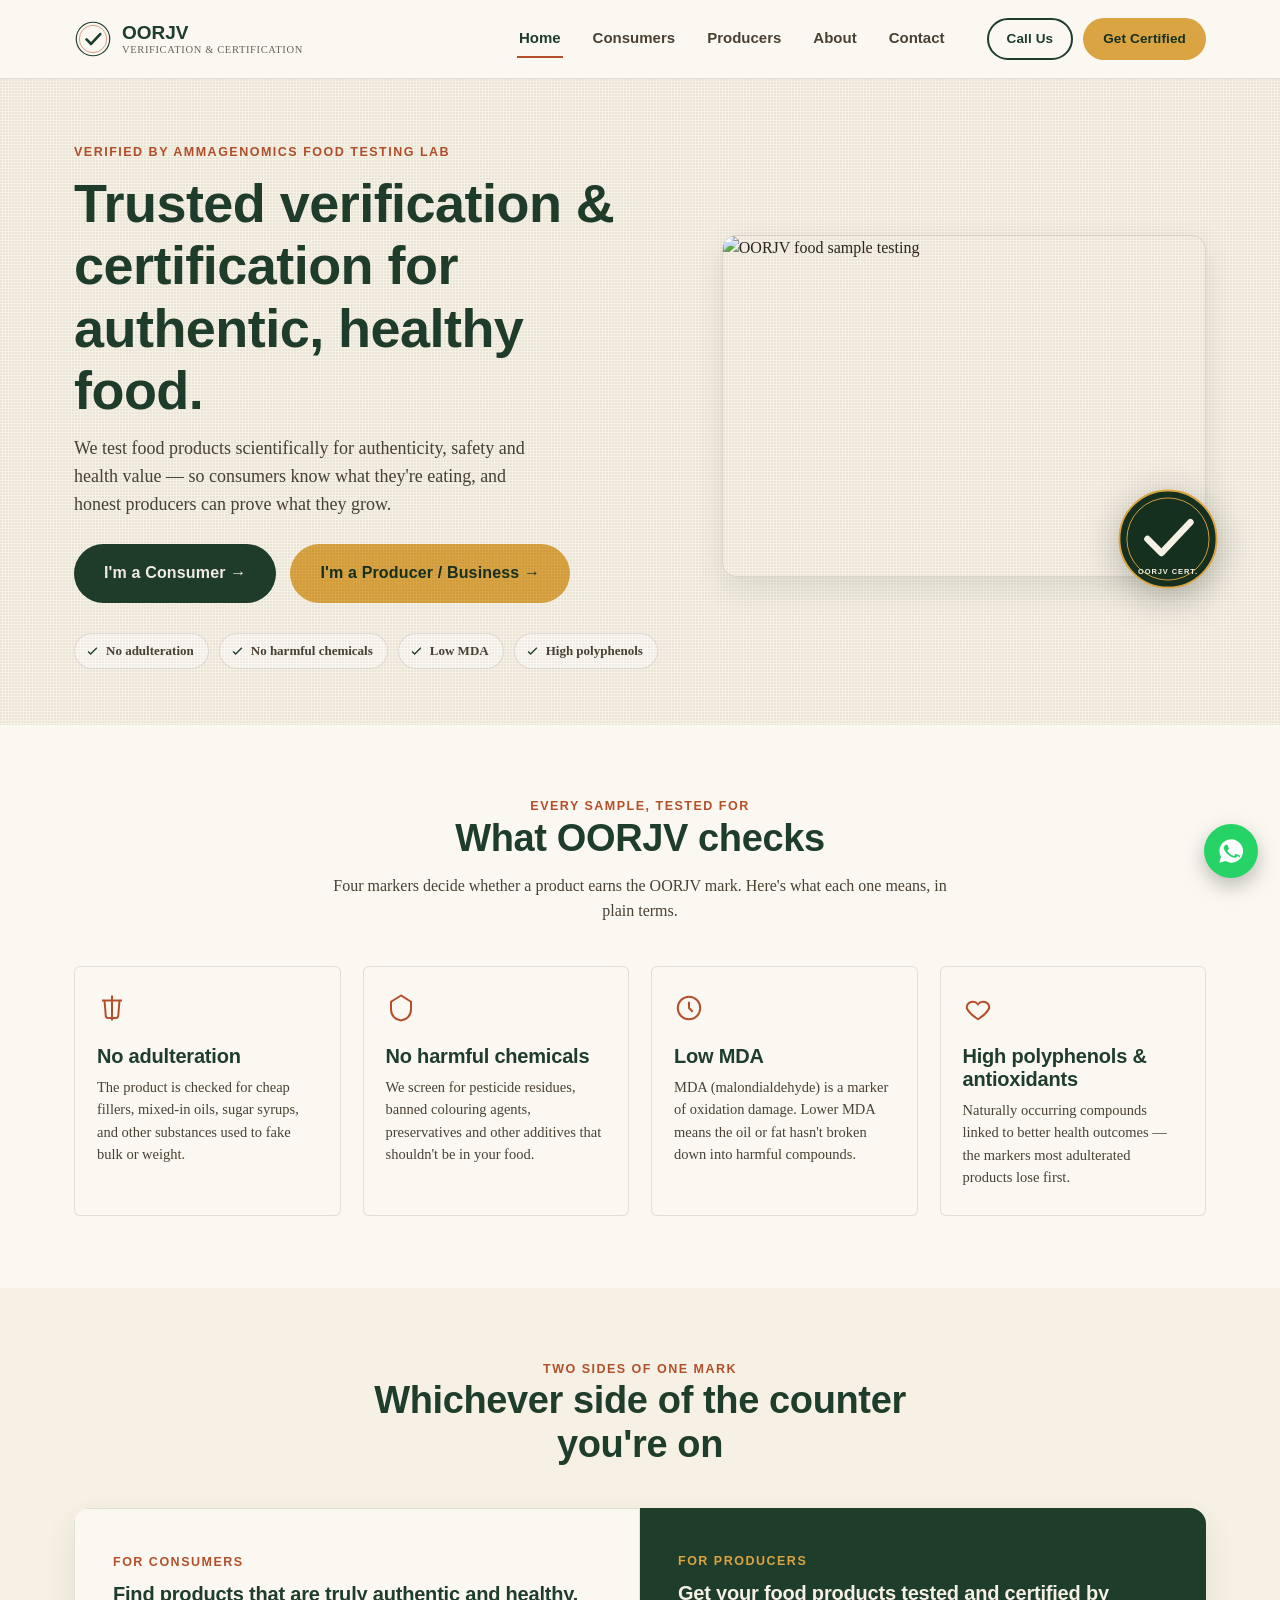
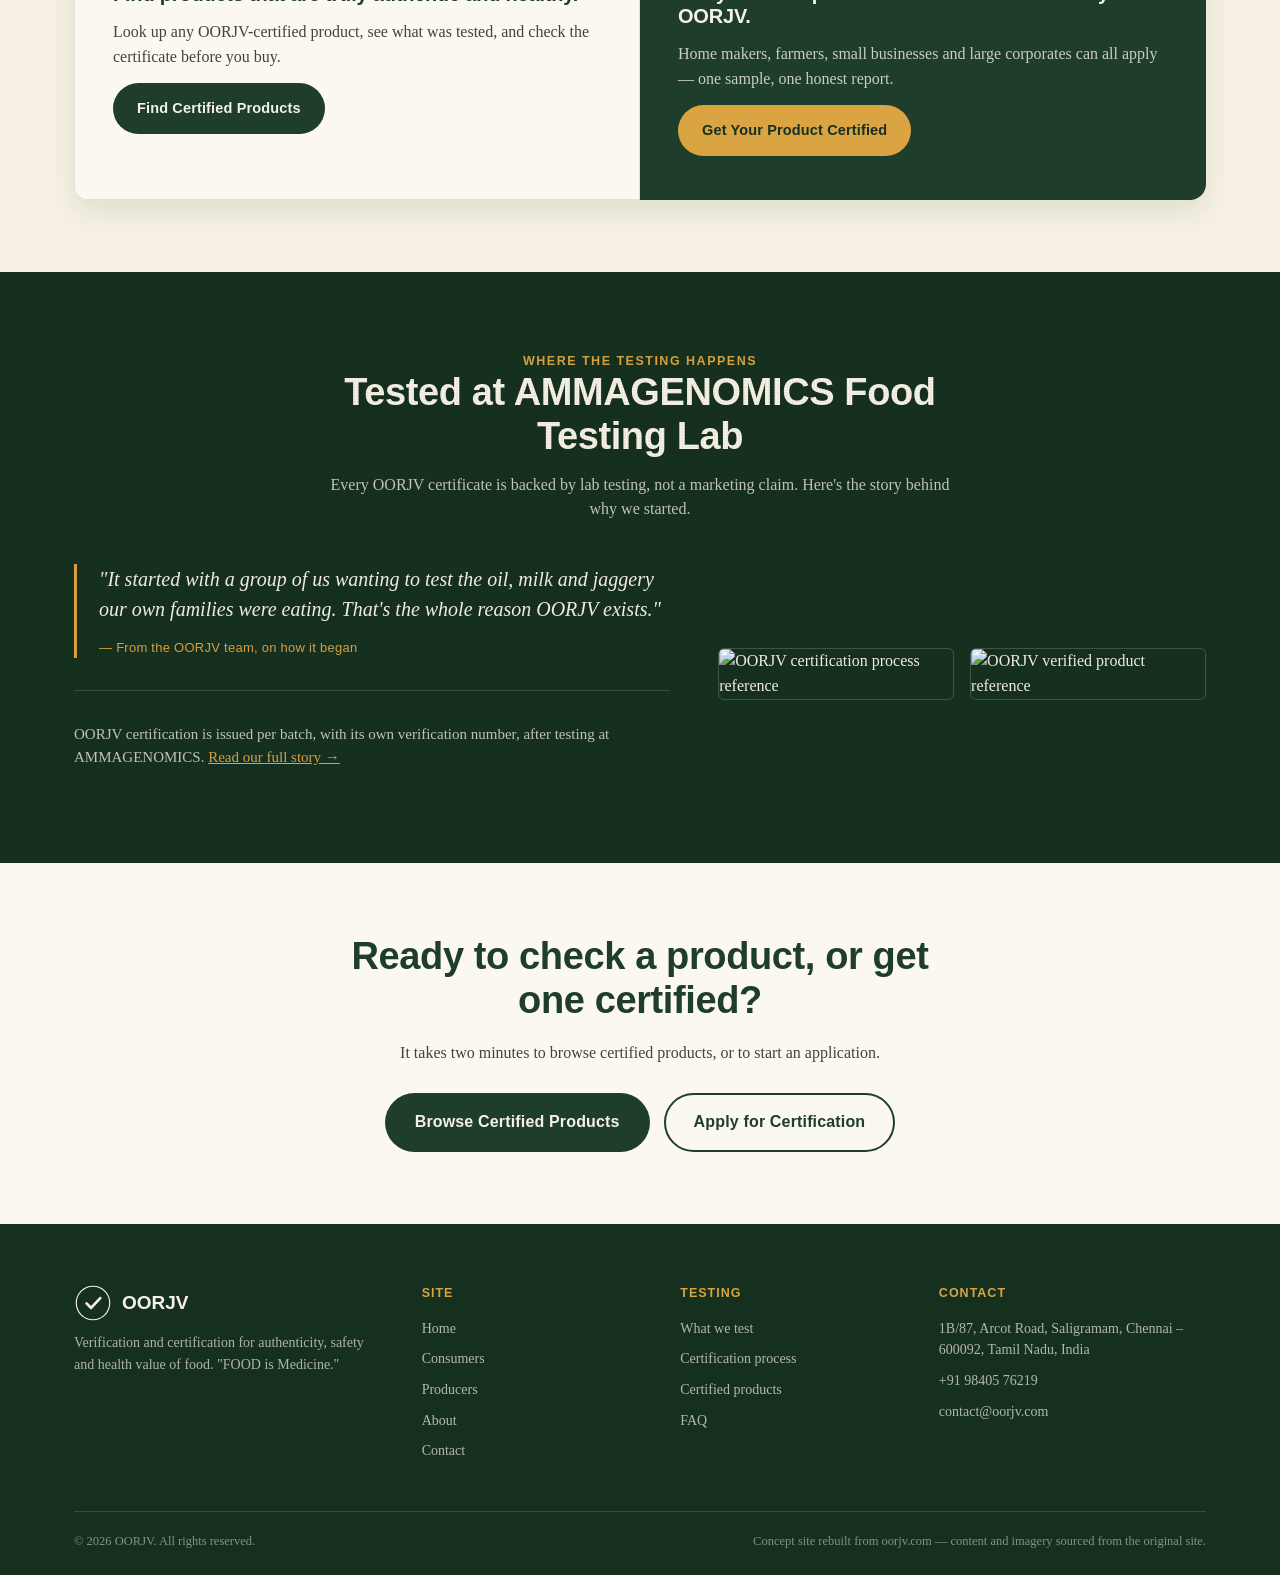
==== index.html @ 0c241f9e "Add files via upload" ====
<!DOCTYPE html>
<html lang="en">
<head>
<meta charset="UTF-8">
<meta name="viewport" content="width=device-width, initial-scale=1, shrink-to-fit=no">
<title>OORJV — Trusted Verification &amp; Certification for Authentic, Healthy Food</title>
<meta name="description" content="OORJV tests and certifies food products — oils, ghee, milk, jaggery, spices — for authenticity, safety and health value, at AMMAGENOMICS Food Testing Lab.">
<link rel="icon" href="https://oorjv.com/wp-content/uploads/2020/07/cropped-OORJ-300x300.png">
<link rel="stylesheet" href="css/styles.css">
</head>
<body>

<!-- ============ HEADER ============ -->
<header class="site-header">
  <div class="wrap">
    <a href="index.html" class="brand">
      <svg class="seal" viewBox="0 0 100 100" xmlns="http://www.w3.org/2000/svg" aria-hidden="true">
        <circle class="ring" cx="50" cy="50" r="44" stroke-width="3"/>
        <circle class="ring" cx="50" cy="50" r="36" stroke-width="1.4" style="color:var(--rust)"/>
        <path class="check" d="M33 51 L45 63 L69 37"/>
      </svg>
      <span>OORJV<small>Verification &amp; Certification</small></span>
    </a>
    <nav class="nav">
      <a href="index.html">Home</a>
      <a href="consumers.html">Consumers</a>
      <a href="producers.html">Producers</a>
      <a href="about.html">About</a>
      <a href="contact.html">Contact</a>
      <div class="header-cta">
        <a href="tel:+919840576219" class="btn btn-outline">Call Us</a>
        <a href="producers.html#apply" class="btn btn-gold">Get Certified</a>
      </div>
    </nav>
    <button class="nav-toggle" aria-label="Open menu" aria-expanded="false">
      <span></span><span></span><span></span>
    </button>
  </div>
</header>

<!-- ============ HERO ============ -->
<section class="hero grain">
  <div class="wrap">
    <div>
      <p class="eyebrow">Verified by AMMAGENOMICS Food Testing Lab</p>
      <h1>Trusted verification &amp; certification for authentic, healthy food.</h1>
      <p class="lede">We test food products scientifically for authenticity, safety and health value — so consumers know what they're eating, and honest producers can prove what they grow.</p>
      <div class="hero-actions">
        <a href="consumers.html" class="btn btn-primary btn-lg">I'm a Consumer →</a>
        <a href="producers.html" class="btn btn-gold btn-lg">I'm a Producer / Business →</a>
      </div>
      <div class="assurance-strip">
        <span class="chip"><svg viewBox="0 0 24 24" fill="none" stroke="currentColor" stroke-width="2"><path d="M5 12l4 4L19 6"/></svg>No adulteration</span>
        <span class="chip"><svg viewBox="0 0 24 24" fill="none" stroke="currentColor" stroke-width="2"><path d="M5 12l4 4L19 6"/></svg>No harmful chemicals</span>
        <span class="chip"><svg viewBox="0 0 24 24" fill="none" stroke="currentColor" stroke-width="2"><path d="M5 12l4 4L19 6"/></svg>Low MDA</span>
        <span class="chip"><svg viewBox="0 0 24 24" fill="none" stroke="currentColor" stroke-width="2"><path d="M5 12l4 4L19 6"/></svg>High polyphenols</span>
      </div>
    </div>
    <div class="hero-art">
      <div class="hero-frame">
        <img src="https://oorjv.com/wp-content/uploads/2022/06/oorj-1024x660.jpg" alt="OORJV food sample testing">
      </div>
      <svg class="hero-seal-float seal-stamp" viewBox="0 0 120 120" xmlns="http://www.w3.org/2000/svg" aria-hidden="true">
        <circle cx="60" cy="60" r="52" fill="var(--forest-2)"/>
        <circle class="ring" cx="60" cy="60" r="52" stroke-width="2"/>
        <circle class="ring" cx="60" cy="60" r="44" stroke-width="1"/>
        <path class="check" d="M38 60 L53 75 L84 42" stroke-width="7"/>
        <text x="60" y="98" text-anchor="middle" font-size="8" letter-spacing="1">OORJV CERT.</text>
      </svg>
    </div>
  </div>
</section>

<!-- ============ WHAT OORJV CHECKS ============ -->
<section class="section-tight">
  <div class="wrap">
    <div class="section-head">
      <p class="eyebrow">Every sample, tested for</p>
      <h2>What OORJV checks</h2>
      <p>Four markers decide whether a product earns the OORJV mark. Here's what each one means, in plain terms.</p>
    </div>
    <div class="grid-4">
      <div class="mark-card">
        <svg class="ic" viewBox="0 0 24 24" fill="none" stroke="currentColor" stroke-width="1.6"><path d="M12 2v20M4 6h16M6 6l1 12a2 2 0 002 2h6a2 2 0 002-2l1-12"/></svg>
        <h3>No adulteration</h3>
        <p>The product is checked for cheap fillers, mixed-in oils, sugar syrups, and other substances used to fake bulk or weight.</p>
      </div>
      <div class="mark-card">
        <svg class="ic" viewBox="0 0 24 24" fill="none" stroke="currentColor" stroke-width="1.6"><path d="M12 2L4 7v6c0 5 3.5 8.5 8 9 4.5-.5 8-4 8-9V7l-8-5z"/></svg>
        <h3>No harmful chemicals</h3>
        <p>We screen for pesticide residues, banned colouring agents, preservatives and other additives that shouldn't be in your food.</p>
      </div>
      <div class="mark-card">
        <svg class="ic" viewBox="0 0 24 24" fill="none" stroke="currentColor" stroke-width="1.6"><circle cx="12" cy="12" r="9"/><path d="M12 7v5l3 3"/></svg>
        <h3>Low MDA</h3>
        <p>MDA (malondialdehyde) is a marker of oxidation damage. Lower MDA means the oil or fat hasn't broken down into harmful compounds.</p>
      </div>
      <div class="mark-card">
        <svg class="ic" viewBox="0 0 24 24" fill="none" stroke="currentColor" stroke-width="1.6"><path d="M12 21s-7-4.5-9-9a5 5 0 019-3 5 5 0 019 3c-2 4.5-9 9-9 9z"/></svg>
        <h3>High polyphenols &amp; antioxidants</h3>
        <p>Naturally occurring compounds linked to better health outcomes — the markers most adulterated products lose first.</p>
      </div>
    </div>
  </div>
</section>

<!-- ============ CONSUMER / PRODUCER SPLIT ============ -->
<section class="section-alt">
  <div class="wrap">
    <div class="section-head">
      <p class="eyebrow">Two sides of one mark</p>
      <h2>Whichever side of the counter you're on</h2>
    </div>
    <div class="split-panel">
      <div class="for-consumer">
        <p class="eyebrow">For consumers</p>
        <h3>Find products that are truly authentic and healthy.</h3>
        <p>Look up any OORJV-certified product, see what was tested, and check the certificate before you buy.</p>
        <a href="consumers.html" class="btn btn-primary">Find Certified Products</a>
      </div>
      <div class="for-producer">
        <p class="eyebrow">For producers</p>
        <h3>Get your food products tested and certified by OORJV.</h3>
        <p>Home makers, farmers, small businesses and large corporates can all apply — one sample, one honest report.</p>
        <a href="producers.html" class="btn btn-gold">Get Your Product Certified</a>
      </div>
    </div>
  </div>
</section>

<!-- ============ TRUST SECTION ============ -->
<section class="section-forest grain">
  <div class="wrap">
    <div class="section-head">
      <p class="eyebrow">Where the testing happens</p>
      <h2>Tested at AMMAGENOMICS Food Testing Lab</h2>
      <p>Every OORJV certificate is backed by lab testing, not a marketing claim. Here's the story behind why we started.</p>
    </div>
    <div class="two-col">
      <div>
        <blockquote class="quote-block">
          "It started with a group of us wanting to test the oil, milk and jaggery our own families were eating. That's the whole reason OORJV exists."
          <cite>— From the OORJV team, on how it began</cite>
        </blockquote>
        <div class="divider" style="margin:32px 0; background:rgba(246,241,228,.15);"></div>
        <p style="color:rgba(246,241,228,.78); font-size:15px;">OORJV certification is issued per batch, with its own verification number, after testing at AMMAGENOMICS. <a href="about.html" style="color:var(--turmeric); text-decoration:underline;">Read our full story →</a></p>
      </div>
      <div class="grid-2" style="gap:16px;">
        <img src="https://oorjv.com/wp-content/uploads/2023/07/Slide1.jpg" alt="OORJV certification process reference" style="border-radius:6px; border:1px solid rgba(246,241,228,.2);">
        <img src="https://oorjv.com/wp-content/uploads/2023/07/Slide2.jpg" alt="OORJV verified product reference" style="border-radius:6px; border:1px solid rgba(246,241,228,.2);">
      </div>
    </div>
  </div>
</section>

<!-- ============ CTA BAND ============ -->
<section class="section-tight">
  <div class="wrap" style="text-align:center;">
    <h2 style="max-width:640px; margin:0 auto 18px;">Ready to check a product, or get one certified?</h2>
    <p style="max-width:520px; margin:0 auto 28px; color:#4a4133;">It takes two minutes to browse certified products, or to start an application.</p>
    <div style="display:flex; justify-content:center; gap:14px; flex-wrap:wrap;">
      <a href="consumers.html" class="btn btn-primary btn-lg">Browse Certified Products</a>
      <a href="producers.html#apply" class="btn btn-outline btn-lg">Apply for Certification</a>
    </div>
  </div>
</section>

<!-- ============ FOOTER ============ -->
<footer class="site-footer">
  <div class="wrap">
    <div class="foot-grid">
      <div>
        <div class="brand"><svg class="seal" viewBox="0 0 100 100" xmlns="http://www.w3.org/2000/svg" aria-hidden="true"><circle class="ring" cx="50" cy="50" r="44" stroke-width="3"/><path class="check" d="M33 51 L45 63 L69 37"/></svg><span>OORJV</span></div>
        <p>Verification and certification for authenticity, safety and health value of food. "FOOD is Medicine."</p>
      </div>
      <div>
        <h5>Site</h5>
        <ul>
          <li><a href="index.html">Home</a></li>
          <li><a href="consumers.html">Consumers</a></li>
          <li><a href="producers.html">Producers</a></li>
          <li><a href="about.html">About</a></li>
          <li><a href="contact.html">Contact</a></li>
        </ul>
      </div>
      <div>
        <h5>Testing</h5>
        <ul>
          <li><a href="producers.html#what-we-test">What we test</a></li>
          <li><a href="producers.html#process">Certification process</a></li>
          <li><a href="consumers.html#products">Certified products</a></li>
          <li><a href="about.html#faq">FAQ</a></li>
        </ul>
      </div>
      <div>
        <h5>Contact</h5>
        <ul>
          <li>1B/87, Arcot Road, Saligramam, Chennai – 600092, Tamil Nadu, India</li>
          <li><a href="tel:+919840576219">+91 98405 76219</a></li>
          <li><a href="mailto:contact@oorjv.com">contact@oorjv.com</a></li>
        </ul>
      </div>
    </div>
    <div class="foot-bottom">
      <span>© 2026 OORJV. All rights reserved.</span>
      <span>Concept site rebuilt from oorjv.com — content and imagery sourced from the original site.</span>
    </div>
  </div>
</footer>

<a class="whatsapp-fab" href="https://api.whatsapp.com/send/?phone=%2B919840576219&text&type=phone_number&app_absent=0" aria-label="Chat on WhatsApp">
  <svg viewBox="0 0 24 24" fill="currentColor"><path d="M12 2a10 10 0 00-8.6 15L2 22l5.2-1.4A10 10 0 1012 2zm5.8 14.3c-.3.7-1.4 1.3-2 1.4-.5.1-1.2.2-3.6-.8-3-1.2-4.9-4.3-5.1-4.5-.1-.2-1.2-1.6-1.2-3s.8-2.1 1.1-2.4c.3-.3.6-.4.8-.4h.6c.2 0 .5-.1.7.5.3.7.9 2.3 1 2.5.1.2.1.4 0 .6-.1.2-.2.3-.4.5-.2.2-.4.5-.5.6-.2.2-.4.4-.2.7.2.4.9 1.5 2 2.4 1.4 1.2 2.5 1.6 2.9 1.8.4.2.6.1.8-.1.2-.2.9-1 1.1-1.4.2-.4.5-.3.8-.2.3.1 2 1 2.4 1.1.4.2.6.3.7.4.1.2.1.9-.2 1.6z"/></svg>
</a>

<script src="js/main.js"></script>
</body>
</html>
---- css/styles.css ----
/* =========================================================
   OORJV — stylesheet
   Palette: warm cream paper, deep forest green, rust red-clay
   ring accent, turmeric gold accent.
   ========================================================= */

:root{
  --cream:      #F6F1E4;
  --paper:      #FBF8F1;
  --ink:        #2B2620;
  --ink-soft:   #4a4133;
  --ink-faint:  #6b6252;
  --forest:     #1F3D2B;
  --forest-2:   #16301F;
  --rust:       #B3502B;
  --turmeric:   #D9A441;
  --line:       rgba(43,38,32,.12);
  --radius:     6px;
  --shadow:     0 12px 30px rgba(31,61,43,.10);
  --maxw:       1180px;
}

*,*::before,*::after{ box-sizing:border-box; }
html{ scroll-behavior:smooth; }
body{
  margin:0;
  background:var(--paper);
  color:var(--ink);
  font-family:"Iowan Old Style","Palatino Linotype",Palatino,Georgia,"Times New Roman",serif;
  line-height:1.55;
  -webkit-font-smoothing:antialiased;
}
h1,h2,h3,h4{
  font-family:"Trebuchet MS","Segoe UI",Verdana,Geneva,sans-serif;
  color:var(--forest);
  line-height:1.15;
  margin:0 0 14px;
  letter-spacing:-.01em;
}
h1{ font-size:clamp(32px,5vw,54px); }
h2{ font-size:clamp(26px,3.4vw,38px); }
h3{ font-size:20px; }
p{ margin:0 0 14px; color:var(--ink-soft); }
a{ color:inherit; text-decoration:none; }
img{ max-width:100%; display:block; }
ul{ margin:0; padding:0; list-style:none; }
.wrap{ max-width:var(--maxw); margin:0 auto; padding:0 24px; }

/* subtle paper grain texture */
.grain{ position:relative; }
.grain::before{
  content:""; position:absolute; inset:0; pointer-events:none; opacity:.05; mix-blend-mode:multiply;
  background-image:radial-gradient(circle at 1px 1px, #000 1px, transparent 0);
  background-size:3px 3px;
}

/* -------------------- buttons -------------------- */
.btn{
  display:inline-flex; align-items:center; justify-content:center; gap:8px;
  padding:12px 22px; border-radius:999px; font-family:"Trebuchet MS",sans-serif;
  font-weight:700; font-size:14.5px; letter-spacing:.01em; border:2px solid transparent;
  cursor:pointer; transition:transform .15s ease, box-shadow .15s ease, background .15s ease, color .15s ease;
  white-space:nowrap;
}
.btn:hover{ transform:translateY(-1px); }
.btn-primary{ background:var(--forest); color:var(--cream); }
.btn-primary:hover{ background:var(--forest-2); }
.btn-gold{ background:var(--turmeric); color:var(--forest-2); }
.btn-gold:hover{ box-shadow:0 6px 18px rgba(217,164,65,.4); }
.btn-outline{ background:transparent; color:var(--forest); border-color:var(--forest); }
.btn-outline:hover{ background:var(--forest); color:var(--cream); }
.btn-lg{ padding:15px 28px; font-size:16px; }
.btn-block{ width:100%; }

/* -------------------- header -------------------- */
.site-header{
  position:sticky; top:0; z-index:50; background:rgba(251,248,241,.92);
  backdrop-filter:blur(8px); border-bottom:1px solid var(--line);
}
.site-header .wrap{ display:flex; align-items:center; justify-content:space-between; height:78px; }
.brand{ display:flex; align-items:center; gap:10px; font-family:"Trebuchet MS",sans-serif; font-weight:800; font-size:19px; color:var(--forest); }
.brand span{ display:flex; flex-direction:column; line-height:1.1; }
.brand small{ font-family:Georgia,serif; font-weight:400; font-size:10.5px; letter-spacing:.06em; text-transform:uppercase; color:var(--ink-faint); }
.seal{ width:38px; height:38px; flex:none; color:var(--forest); }
.seal .ring{ fill:none; stroke:currentColor; }
.seal .check{ fill:none; stroke:var(--forest); stroke-width:7; stroke-linecap:round; stroke-linejoin:round; }
.nav{ display:flex; align-items:center; gap:28px; }
.nav > a{ font-family:"Trebuchet MS",sans-serif; font-size:15px; font-weight:600; color:var(--ink-soft); padding:6px 2px; border-bottom:2px solid transparent; }
.nav > a:hover, .nav > a.active{ color:var(--forest); border-color:var(--rust); }
.header-cta{ display:flex; gap:10px; margin-left:12px; }
.header-cta .btn{ padding:9px 18px; font-size:13.5px; }
.nav-toggle{ display:none; flex-direction:column; gap:5px; background:none; border:0; cursor:pointer; padding:6px; }
.nav-toggle span{ width:24px; height:2.5px; background:var(--forest); border-radius:2px; }

/* -------------------- hero -------------------- */
.hero{ background:var(--cream); padding:64px 0 56px; overflow:hidden; }
.hero .wrap{ display:grid; grid-template-columns:1.1fr .9fr; gap:56px; align-items:center; }
.eyebrow{ font-family:"Trebuchet MS",sans-serif; font-weight:700; font-size:12.5px; letter-spacing:.12em; text-transform:uppercase; color:var(--rust); margin-bottom:10px; }
.lede{ font-size:18px; max-width:52ch; }
.hero-actions{ display:flex; flex-wrap:wrap; gap:14px; margin:26px 0 30px; }
.assurance-strip{ display:flex; flex-wrap:wrap; gap:10px; }
.chip{ display:inline-flex; align-items:center; gap:6px; background:var(--paper); border:1px solid var(--line); padding:7px 14px 7px 10px; border-radius:999px; font-size:13px; font-weight:600; color:var(--ink-soft); }
.chip svg{ width:15px; height:15px; color:var(--forest); flex:none; }
.hero-art{ position:relative; }
.hero-frame{ border-radius:14px; overflow:hidden; box-shadow:var(--shadow); border:1px solid var(--line); }
.hero-frame img{ width:100%; height:340px; object-fit:cover; }
.hero-seal-float{ position:absolute; width:112px; height:112px; right:-18px; bottom:-18px; filter:drop-shadow(0 8px 18px rgba(0,0,0,.25)); }
.seal-stamp .ring{ fill:none; stroke:var(--turmeric); }
.seal-stamp .check{ fill:none; stroke:var(--cream); stroke-linecap:round; stroke-linejoin:round; }
.seal-stamp text{ fill:var(--cream); font-family:"Trebuchet MS",sans-serif; font-weight:700; }

/* -------------------- section shells -------------------- */
.section-tight{ padding:72px 0; }
.section-alt{ padding:72px 0; background:var(--cream); }
.section-forest{ padding:80px 0; background:var(--forest-2); color:var(--cream); }
.section-forest h2, .section-forest .eyebrow{ color:var(--cream); }
.section-forest .eyebrow{ color:var(--turmeric); }
.section-forest p{ color:rgba(246,241,228,.78); }
.section-head{ max-width:640px; margin:0 auto 42px; text-align:center; }
.section-head p{ margin:0 auto; }

/* -------------------- grids / cards -------------------- */
.grid-2{ display:grid; grid-template-columns:1fr 1fr; gap:32px; }
.grid-3{ display:grid; grid-template-columns:repeat(3,1fr); gap:24px; }
.grid-4{ display:grid; grid-template-columns:repeat(4,1fr); gap:22px; }
.two-col{ display:grid; grid-template-columns:1.1fr .9fr; gap:48px; align-items:center; }

.mark-card{ background:var(--paper); border:1px solid var(--line); border-radius:var(--radius); padding:26px 22px; }
.section-alt .mark-card{ background:var(--paper); }
.mark-card .ic{ width:30px; height:30px; color:var(--rust); margin-bottom:14px; }
.mark-card h3{ margin-bottom:8px; }
.mark-card p{ font-size:14.5px; margin:0; }

.split-panel{ display:grid; grid-template-columns:1fr 1fr; gap:0; border-radius:16px; overflow:hidden; box-shadow:var(--shadow); }
.split-panel > div{ padding:44px 38px; }
.for-consumer{ background:var(--paper); border:1px solid var(--line); }
.for-producer{ background:var(--forest); color:var(--cream); }
.for-producer .eyebrow{ color:var(--turmeric); }
.for-producer h3{ color:var(--cream); }
.for-producer p{ color:rgba(246,241,228,.8); }

.quote-block{ font-family:Georgia,serif; font-style:italic; font-size:20px; line-height:1.5; margin:0 0 4px; color:var(--cream); border-left:3px solid var(--turmeric); padding-left:22px; }
.quote-block cite{ display:block; font-style:normal; font-family:"Trebuchet MS",sans-serif; font-size:13px; letter-spacing:.02em; color:var(--turmeric); margin-top:14px; }
.divider{ height:1px; width:100%; }

.note-card{ background:var(--paper); border:1px solid var(--line); border-left:4px solid var(--rust); border-radius:var(--radius); padding:20px 22px; font-size:14.5px; color:var(--ink-soft); }

/* -------------------- page hero (inner pages) -------------------- */
.page-hero{ background:var(--cream); padding:52px 0 44px; }
.breadcrumb{ font-size:13px; color:var(--ink-faint); margin-bottom:10px; }
.breadcrumb a{ color:var(--rust); font-weight:600; }

/* -------------------- stepper -------------------- */
.stepper{ display:grid; gap:24px; }
.step{ background:var(--paper); border:1px solid var(--line); border-radius:var(--radius); padding:26px 22px; position:relative; }
.step .num{ font-family:"Trebuchet MS",sans-serif; font-weight:800; font-size:13px; letter-spacing:.06em; color:var(--turmeric); background:var(--forest); display:inline-block; padding:4px 10px; border-radius:999px; margin-bottom:14px; }
.step h4{ font-family:"Trebuchet MS",sans-serif; color:var(--forest); font-size:17px; margin:0 0 8px; }
.step p{ font-size:14.5px; margin:0; }

/* -------------------- certified product cards -------------------- */
.cert-card{ background:var(--paper); border:1px solid var(--line); border-radius:var(--radius); overflow:hidden; box-shadow:0 6px 18px rgba(31,61,43,.06); display:flex; flex-direction:column; }
.cert-card .thumb{ position:relative; height:170px; }
.cert-card .thumb img{ width:100%; height:100%; object-fit:cover; }
.cert-card .badge{ position:absolute; top:12px; left:12px; background:var(--forest); color:var(--cream); font-size:11.5px; font-weight:700; letter-spacing:.03em; padding:5px 11px; border-radius:999px; }
.cert-card .body{ padding:20px; display:flex; flex-direction:column; gap:8px; flex:1; }
.cert-card .producer{ font-size:13px; color:var(--rust); font-weight:600; margin:0; }
.cert-card .marks{ display:flex; flex-wrap:wrap; gap:6px; margin:4px 0 6px; }
.cert-card .marks span{ background:var(--cream); border:1px solid var(--line); font-size:11.5px; font-weight:600; padding:4px 9px; border-radius:999px; color:var(--forest); }
.cert-card .meta{ font-size:12px; color:var(--ink-faint); margin:0 0 6px; }
.cert-card .btn{ margin-top:auto; }

/* -------------------- forms -------------------- */
.field{ margin-bottom:18px; }
.field label{ display:block; font-family:"Trebuchet MS",sans-serif; font-weight:700; font-size:13px; letter-spacing:.02em; color:var(--forest); margin-bottom:7px; }
.field input, .field select, .field textarea{
  width:100%; padding:12px 14px; border:1.5px solid var(--line); border-radius:var(--radius);
  background:var(--paper); font-family:inherit; font-size:15px; color:var(--ink); transition:border-color .15s ease;
}
.field input:focus, .field select:focus, .field textarea:focus{ outline:none; border-color:var(--rust); }
.field textarea{ resize:vertical; min-height:110px; }
.form-row{ display:grid; grid-template-columns:1fr 1fr; gap:0 20px; }
.form-card{ background:var(--paper); border:1px solid var(--line); border-radius:14px; padding:38px; box-shadow:var(--shadow); }
.form-note{ font-size:13px; color:var(--ink-faint); margin-top:4px; }
.form-success{ display:none; background:var(--forest); color:var(--cream); border-radius:var(--radius); padding:16px 18px; font-size:14.5px; margin-top:16px; }
.form-success.show{ display:block; }

/* -------------------- who-can-apply / benefits cards -------------------- */
.icon-card{ background:var(--paper); border:1px solid var(--line); border-radius:var(--radius); padding:24px 20px; text-align:left; }
.icon-card .ic{ width:28px; height:28px; color:var(--forest); margin-bottom:12px; }
.icon-card h4{ font-family:"Trebuchet MS",sans-serif; color:var(--forest); font-size:16.5px; margin:0 0 6px; }
.icon-card p{ font-size:14px; margin:0; }

/* -------------------- stats -------------------- */
.stat-strip{ display:grid; grid-template-columns:repeat(3,1fr); gap:24px; text-align:center; }
.stat-strip .stat b{ display:block; font-family:"Trebuchet MS",sans-serif; font-size:36px; color:var(--turmeric); }
.stat-strip .stat span{ font-size:13.5px; color:rgba(246,241,228,.75); }

/* -------------------- FAQ accordion -------------------- */
.faq-item{ border-bottom:1px solid var(--line); }
.faq-q{ width:100%; text-align:left; background:none; border:0; padding:20px 0; display:flex; align-items:center; justify-content:space-between; gap:16px; cursor:pointer; font-family:"Trebuchet MS",sans-serif; font-weight:700; font-size:16px; color:var(--forest); }
.faq-q .plus{ flex:none; width:22px; height:22px; position:relative; }
.faq-q .plus::before, .faq-q .plus::after{ content:""; position:absolute; background:var(--rust); border-radius:2px; transition:transform .2s ease; }
.faq-q .plus::before{ width:100%; height:2.5px; top:50%; left:0; transform:translateY(-50%); }
.faq-q .plus::after{ width:2.5px; height:100%; left:50%; top:0; transform:translateX(-50%); }
.faq-item.open .plus::after{ transform:translateX(-50%) scaleY(0); }
.faq-a{ max-height:0; overflow:hidden; transition:max-height .25s ease; }
.faq-a p{ padding-bottom:20px; margin:0; font-size:14.5px; }
.faq-item.open .faq-a{ max-height:240px; }

/* -------------------- footer -------------------- */
.site-footer{ background:var(--forest-2); color:rgba(246,241,228,.85); padding:60px 0 24px; }
.foot-grid{ display:grid; grid-template-columns:1.4fr 1fr 1fr 1.2fr; gap:36px; padding-bottom:40px; border-bottom:1px solid rgba(246,241,228,.14); }
.site-footer .brand{ color:var(--cream); margin-bottom:10px; }
.site-footer .brand span{ color:var(--cream); }
.site-footer .seal{ color:var(--cream); }
.site-footer .seal .check{ stroke:var(--cream); }
.site-footer p{ color:rgba(246,241,228,.68); font-size:14px; }
.site-footer h5{ font-family:"Trebuchet MS",sans-serif; color:var(--turmeric); font-size:12.5px; letter-spacing:.08em; text-transform:uppercase; margin:0 0 14px; }
.site-footer ul li{ margin-bottom:9px; font-size:14px; color:rgba(246,241,228,.7); }
.site-footer ul li a:hover{ color:var(--cream); }
.foot-bottom{ display:flex; justify-content:space-between; flex-wrap:wrap; gap:8px; padding-top:20px; font-size:12.5px; color:rgba(246,241,228,.5); }

/* -------------------- whatsapp fab -------------------- */
.whatsapp-fab{ position:fixed; right:22px; bottom:22px; width:54px; height:54px; border-radius:50%; background:#25D366; display:flex; align-items:center; justify-content:center; box-shadow:0 8px 20px rgba(0,0,0,.25); z-index:60; }
.whatsapp-fab svg{ width:28px; height:28px; color:#fff; }

/* -------------------- responsive -------------------- */
@media (max-width:900px){
  .nav{ position:fixed; inset:78px 0 0 0; background:var(--paper); flex-direction:column; align-items:flex-start; padding:24px; gap:6px; transform:translateX(100%); transition:transform .25s ease; overflow-y:auto; }
  .nav.open{ transform:translateX(0); }
  .nav > a{ width:100%; padding:14px 0; border-bottom:1px solid var(--line); }
  .header-cta{ flex-direction:column; width:100%; margin:14px 0 0; }
  .header-cta .btn{ width:100%; }
  .nav-toggle{ display:flex; }
  .hero .wrap{ grid-template-columns:1fr; gap:36px; }
  .hero-art{ order:-1; }
  .two-col{ grid-template-columns:1fr; }
  .split-panel{ grid-template-columns:1fr; }
  .grid-4{ grid-template-columns:repeat(2,1fr); }
  .grid-3{ grid-template-columns:repeat(2,1fr); }
  .grid-2{ grid-template-columns:1fr; }
  .stat-strip{ grid-template-columns:1fr; gap:28px; }
  .foot-grid{ grid-template-columns:1fr 1fr; }
  .form-row{ grid-template-columns:1fr; }
}
@media (max-width:600px){
  .wrap{ padding:0 18px; }
  .grid-4, .grid-3{ grid-template-columns:1fr; }
  .hero{ padding:44px 0 40px; }
  .section-tight, .section-alt, .section-forest{ padding:52px 0; }
  .foot-grid{ grid-template-columns:1fr; gap:28px; }
  .hero-frame img{ height:220px; }
  .form-card{ padding:26px 20px; }
}
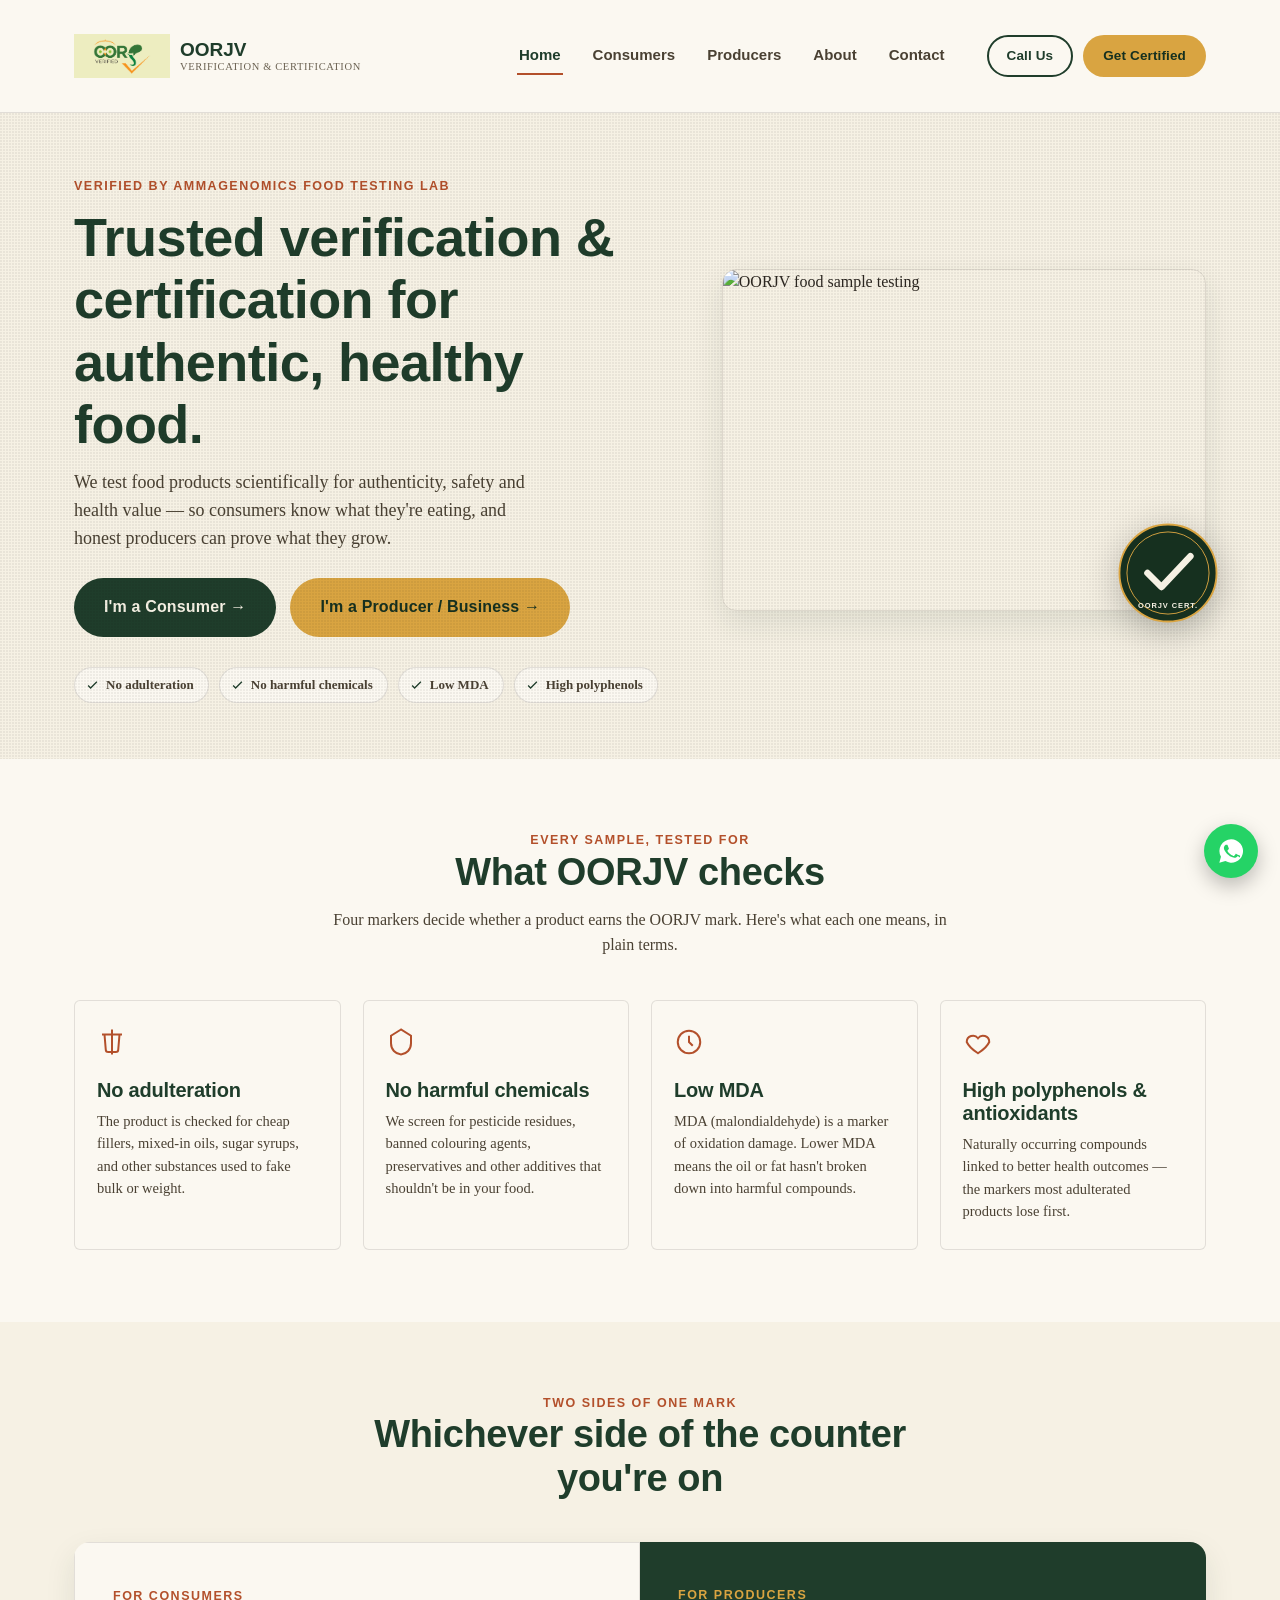
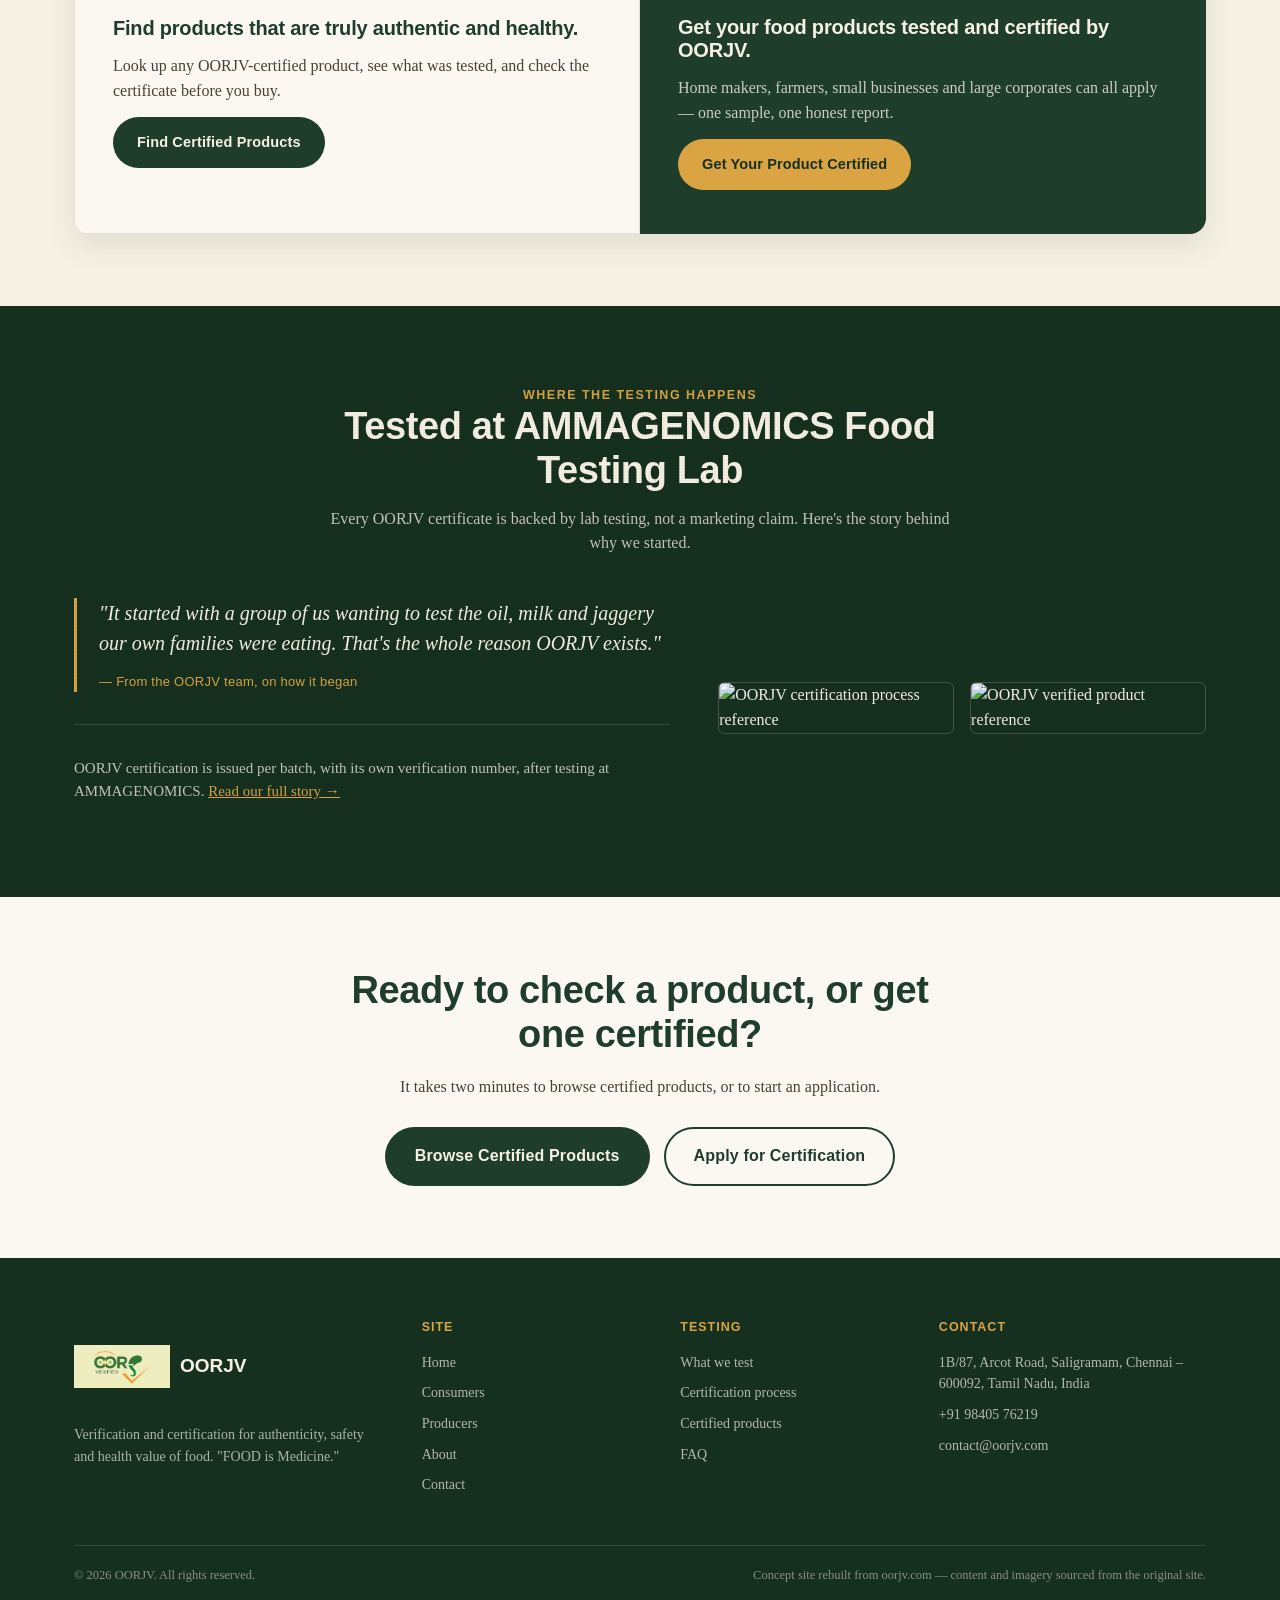
==== commit 7dce6aaf: "Add files via upload" ====
--- a/index.html
+++ b/index.html
@@ -14,11 +14,7 @@
 <header class="site-header">
   <div class="wrap">
     <a href="index.html" class="brand">
-      <svg class="seal" viewBox="0 0 100 100" xmlns="http://www.w3.org/2000/svg" aria-hidden="true">
-        <circle class="ring" cx="50" cy="50" r="44" stroke-width="3"/>
-        <circle class="ring" cx="50" cy="50" r="36" stroke-width="1.4" style="color:var(--rust)"/>
-        <path class="check" d="M33 51 L45 63 L69 37"/>
-      </svg>
+      <img src="images/logo.png" alt="OORJV logo" class="seal seal-lg">
       <span>OORJV<small>Verification &amp; Certification</small></span>
     </a>
     <nav class="nav">
@@ -170,7 +166,7 @@
   <div class="wrap">
     <div class="foot-grid">
       <div>
-        <div class="brand"><svg class="seal" viewBox="0 0 100 100" xmlns="http://www.w3.org/2000/svg" aria-hidden="true"><circle class="ring" cx="50" cy="50" r="44" stroke-width="3"/><path class="check" d="M33 51 L45 63 L69 37"/></svg><span>OORJV</span></div>
+        <div class="brand"><img src="images/logo.png" alt="OORJV logo" class="seal seal-lg"><span>OORJV</span></div>
         <p>Verification and certification for authenticity, safety and health value of food. "FOOD is Medicine."</p>
       </div>
       <div>
--- a/css/styles.css
+++ b/css/styles.css
@@ -77,11 +77,12 @@
   position:sticky; top:0; z-index:50; background:rgba(251,248,241,.92);
   backdrop-filter:blur(8px); border-bottom:1px solid var(--line);
 }
-.site-header .wrap{ display:flex; align-items:center; justify-content:space-between; height:78px; }
+.site-header .wrap{ display:flex; align-items:center; justify-content:space-between; height:112px; }
 .brand{ display:flex; align-items:center; gap:10px; font-family:"Trebuchet MS",sans-serif; font-weight:800; font-size:19px; color:var(--forest); }
 .brand span{ display:flex; flex-direction:column; line-height:1.1; }
 .brand small{ font-family:Georgia,serif; font-weight:400; font-size:10.5px; letter-spacing:.06em; text-transform:uppercase; color:var(--ink-faint); }
-.seal{ width:38px; height:38px; flex:none; color:var(--forest); }
+.seal{ width:42px; height:42px; flex:none; color:var(--forest); object-fit:contain; }
+.seal-lg{ width:96px; height:96px; }
 .seal .ring{ fill:none; stroke:currentColor; }
 .seal .check{ fill:none; stroke:var(--forest); stroke-width:7; stroke-linecap:round; stroke-linejoin:round; }
 .nav{ display:flex; align-items:center; gap:28px; }
@@ -226,7 +227,7 @@
 
 /* -------------------- responsive -------------------- */
 @media (max-width:900px){
-  .nav{ position:fixed; inset:78px 0 0 0; background:var(--paper); flex-direction:column; align-items:flex-start; padding:24px; gap:6px; transform:translateX(100%); transition:transform .25s ease; overflow-y:auto; }
+  .nav{ position:fixed; inset:112px 0 0 0; background:var(--paper); flex-direction:column; align-items:flex-start; padding:24px; gap:6px; transform:translateX(100%); transition:transform .25s ease; overflow-y:auto; }
   .nav.open{ transform:translateX(0); }
   .nav > a{ width:100%; padding:14px 0; border-bottom:1px solid var(--line); }
   .header-cta{ flex-direction:column; width:100%; margin:14px 0 0; }
@@ -244,6 +245,9 @@
   .form-row{ grid-template-columns:1fr; }
 }
 @media (max-width:600px){
+  .site-header .wrap{ height:88px; }
+  .seal-lg{ width:70px; height:70px; }
+  .nav{ inset:88px 0 0 0; }
   .wrap{ padding:0 18px; }
   .grid-4, .grid-3{ grid-template-columns:1fr; }
   .hero{ padding:44px 0 40px; }
